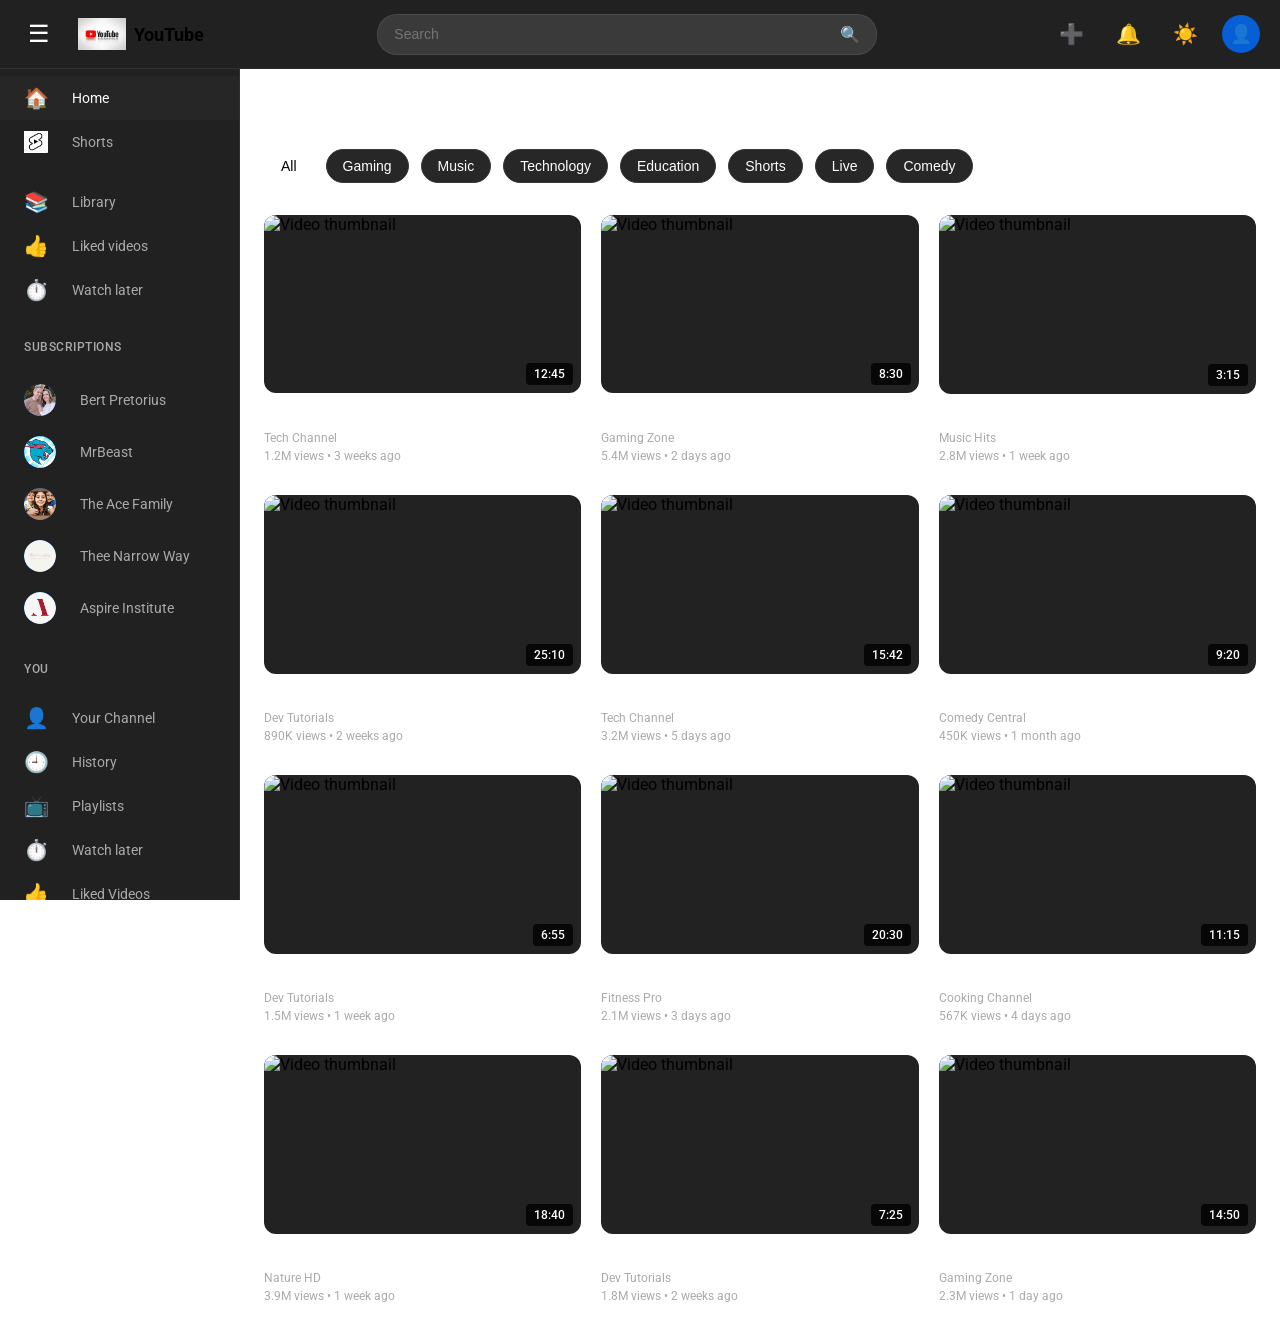
==== index.html @ aecec101 "created a clone of youtube" ====
<!doctype html>
<html lang="en">
  <head>
    <meta charset="UTF-8" />
    <meta name="viewport" content="width=device-width, initial-scale=1.0" />
    <title>YouTube Clone</title>
    <link rel="stylesheet" href="style.css" />
    <link rel="icon" href="assets/YOUTUBE FAVICON.jfif" type="image/jpeg" />
    <link
      href="https://fonts.googleapis.com/css2?family=Roboto:wght@400;500;700&display=swap"
      rel="stylesheet"
    />
  </head>
  <body>
    <!-- Navbar -->
    <header class="navbar">
      <div class="navbar-left">
        <button class="menu-btn">☰</button>
        <div class="logo">
          <img src="assets/YOUTUBE LOGO.jfif" alt="YouTube" />
          <span>YouTube</span>
        </div>
      </div>

      <div class="search-container">
        <input type="text" class="search-bar" placeholder="Search" />
        <button class="search-btn">🔍</button>
      </div>

      <div class="navbar-right">
        <button class="icon-btn">➕</button>
        <button class="icon-btn">🔔</button>
        <button class="icon-btn theme-toggle" title="Toggle dark/light mode">
          🌙
        </button>
        <button class="icon-btn profile-btn">👤</button>
      </div>
    </header>

    <!-- Sidebar -->
    <aside class="sidebar">
      <div class="sidebar-section">
        <a href="https://www.youtube.com/" class="sidebar-item active">
          <span class="icon">🏠</span>
          <span class="label">Home</span>
        </a>
        <a href="https://www.youtube.com/shorts/" class="sidebar-item">
          <span class="icon"
            ><img src="assets/shorts icon.png" alt="Shorts"
          /></span>
          <span class="label">Shorts</span>
        </a>
      </div>

      <div class="sidebar-divider"></div>

      <div class="sidebar-section">
        <a href="#" class="sidebar-item">
          <span class="icon">📚</span>
          <span class="label">Library</span>
        </a>
        <a href="#" class="sidebar-item">
          <span class="icon">👍</span>
          <span class="label">Liked videos</span>
        </a>
        <a href="#" class="sidebar-item">
          <span class="icon">⏱️</span>
          <span class="label">Watch later</span>
        </a>
      </div>

      <div class="sidebar-divider"></div>

      <div class="sidebar-section">
        <h3 class="sidebar-title">Subscriptions</h3>
        <a href="https://www.youtube.com/@BertPretorius" class="sidebar-item">
          <span class="channel-icon">
            <img src="assets/BertPretoruisIcon.jpg" alt="Bert Pretorius" />
          </span>
          <span class="label">Bert Pretorius</span>
        </a>
        <a href="https://www.youtube.com/@MrBeast" class="sidebar-item">
          <span class="channel-icon">
            <img src="assets/MrBeastIcon.jpg" alt="MrBeast" />
          </span>
          <span class="label">MrBeast</span>
        </a>
        <a href="https://www.youtube.com/@TheACEFamily" class="sidebar-item">
          <span class="channel-icon">
            <img src="assets/AceFamilyIcon.jpg" alt="The Ace Family" />
          </span>
          <span class="label">The Ace Family</span>
        </a>
        <a
          href="https://www.youtube.com/@Thee_Narrow_Wayy"
          class="sidebar-item"
        >
          <span class="channel-icon">
            <img src="assets/TheeNarrowWayIcon.jpg" alt="Thee Narrow Way" />
          </span>
          <span class="label">Thee Narrow Way</span>
        </a>
        <a
          href="https://www.youtube.com/@AspireInstitute22"
          class="sidebar-item"
        >
          <span class="channel-icon">
            <img src="assets/AspireInstituteIcon.jpg" alt="Aspire Institute" />
          </span>
          <span class="label">Aspire Institute</span>
        </a>
      </div>

      <div class="sidebar-divider"></div>

      <div class="sidebar-section">
        <h3 class="sidebar-title">You</h3>
        <a href="#" class="sidebar-item">
          <span class="icon">👤</span>
          <span class="label">Your Channel</span>
        </a>
        <a href="#" class="sidebar-item">
          <span class="icon">🕘</span>
          <span class="label">History</span>
        </a>
        <a href="#" class="sidebar-item">
          <span class="icon">📺</span>
          <span class="label">Playlists</span>
        </a>
        <a href="#" class="sidebar-item">
          <span class="icon">⏱️</span>
          <span class="label">Watch later</span>
        </a>
        <a href="#" class="sidebar-item">
          <span class="icon">👍</span>
          <span class="label">Liked Videos</span>
        </a>
        <a href="#" class="sidebar-item">
          <span class="icon">🎥</span>
          <span class="label">Your Videos</span>
        </a>
        <a href="#" class="sidebar-item">
          <span class="icon">⬇️</span>
          <span class="label">Downloads</span>
        </a>
      </div>
    </aside>

    <!-- Main Content -->
    <main class="main-content">
      <!-- Filter Bar -->
      <div class="filter-bar">
        <button class="filter-btn active">All</button>
        <button class="filter-btn">Gaming</button>
        <button class="filter-btn">Music</button>
        <button class="filter-btn">Technology</button>
        <button class="filter-btn">Education</button>
        <button class="filter-btn">Shorts</button>
        <button class="filter-btn">Live</button>
        <button class="filter-btn">Comedy</button>
      </div>

      <!-- Video Grid -->
      <div class="video-grid">
        <!-- Video Card 1 -->
        <div class="video-card">
          <div class="video-thumbnail">
            <img
              src="https://via.placeholder.com/320x180?text=Video+1"
              alt="Video thumbnail"
            />
            <span class="video-duration">12:45</span>
          </div>
          <div class="video-info">
            <h3 class="video-title">Getting Started with Web Development</h3>
            <p class="video-channel">Tech Channel</p>
            <p class="video-stats">1.2M views • 3 weeks ago</p>
          </div>
        </div>

        <!-- Video Card 2 -->
        <div class="video-card">
          <div class="video-thumbnail">
            <img
              src="https://via.placeholder.com/320x180?text=Video+2"
              alt="Video thumbnail"
            />
            <span class="video-duration">8:30</span>
          </div>
          <div class="video-info">
            <h3 class="video-title">Epic Gaming Moments Compilation 2024</h3>
            <p class="video-channel">Gaming Zone</p>
            <p class="video-stats">5.4M views • 2 days ago</p>
          </div>
        </div>

        <!-- Video Card 3 -->
        <div class="video-card">
          <div class="video-thumbnail">
            <img
              src="https://via.placeholder.com/320x180?text=Video+3"
              alt="Video thumbnail"
            />
            <span class="video-duration">3:15</span>
          </div>
          <div class="video-info">
            <h3 class="video-title">Top 10 Trending Songs This Week</h3>
            <p class="video-channel">Music Hits</p>
            <p class="video-stats">2.8M views • 1 week ago</p>
          </div>
        </div>

        <!-- Video Card 4 -->
        <div class="video-card">
          <div class="video-thumbnail">
            <img
              src="https://via.placeholder.com/320x180?text=Video+4"
              alt="Video thumbnail"
            />
            <span class="video-duration">25:10</span>
          </div>
          <div class="video-info">
            <h3 class="video-title">
              JavaScript Fundamentals - Complete Guide
            </h3>
            <p class="video-channel">Dev Tutorials</p>
            <p class="video-stats">890K views • 2 weeks ago</p>
          </div>
        </div>

        <!-- Video Card 5 -->
        <div class="video-card">
          <div class="video-thumbnail">
            <img
              src="https://via.placeholder.com/320x180?text=Video+5"
              alt="Video thumbnail"
            />
            <span class="video-duration">15:42</span>
          </div>
          <div class="video-info">
            <h3 class="video-title">AI Revolution: What's Next?</h3>
            <p class="video-channel">Tech Channel</p>
            <p class="video-stats">3.2M views • 5 days ago</p>
          </div>
        </div>

        <!-- Video Card 6 -->
        <div class="video-card">
          <div class="video-thumbnail">
            <img
              src="https://via.placeholder.com/320x180?text=Video+6"
              alt="Video thumbnail"
            />
            <span class="video-duration">9:20</span>
          </div>
          <div class="video-info">
            <h3 class="video-title">
              Stand-up Comedy Night - Hilarious Moments
            </h3>
            <p class="video-channel">Comedy Central</p>
            <p class="video-stats">450K views • 1 month ago</p>
          </div>
        </div>

        <!-- Video Card 7 -->
        <div class="video-card">
          <div class="video-thumbnail">
            <img
              src="https://via.placeholder.com/320x180?text=Video+7"
              alt="Video thumbnail"
            />
            <span class="video-duration">6:55</span>
          </div>
          <div class="video-info">
            <h3 class="video-title">CSS Tips and Tricks for Modern Design</h3>
            <p class="video-channel">Dev Tutorials</p>
            <p class="video-stats">1.5M views • 1 week ago</p>
          </div>
        </div>

        <!-- Video Card 8 -->
        <div class="video-card">
          <div class="video-thumbnail">
            <img
              src="https://via.placeholder.com/320x180?text=Video+8"
              alt="Video thumbnail"
            />
            <span class="video-duration">20:30</span>
          </div>
          <div class="video-info">
            <h3 class="video-title">
              Fitness Challenge - 30 Day Transformation
            </h3>
            <p class="video-channel">Fitness Pro</p>
            <p class="video-stats">2.1M views • 3 days ago</p>
          </div>
        </div>

        <!-- Video Card 9 -->
        <div class="video-card">
          <div class="video-thumbnail">
            <img
              src="https://via.placeholder.com/320x180?text=Video+9"
              alt="Video thumbnail"
            />
            <span class="video-duration">11:15</span>
          </div>
          <div class="video-info">
            <h3 class="video-title">Cooking Masterclass - Italian Pasta</h3>
            <p class="video-channel">Cooking Channel</p>
            <p class="video-stats">567K views • 4 days ago</p>
          </div>
        </div>

        <!-- Video Card 10 -->
        <div class="video-card">
          <div class="video-thumbnail">
            <img
              src="https://via.placeholder.com/320x180?text=Video+10"
              alt="Video thumbnail"
            />
            <span class="video-duration">18:40</span>
          </div>
          <div class="video-info">
            <h3 class="video-title">Nature Documentary - Amazon Rainforest</h3>
            <p class="video-channel">Nature HD</p>
            <p class="video-stats">3.9M views • 1 week ago</p>
          </div>
        </div>

        <!-- Video Card 11 -->
        <div class="video-card">
          <div class="video-thumbnail">
            <img
              src="https://via.placeholder.com/320x180?text=Video+11"
              alt="Video thumbnail"
            />
            <span class="video-duration">7:25</span>
          </div>
          <div class="video-info">
            <h3 class="video-title">React Hooks Explained in 10 Minutes</h3>
            <p class="video-channel">Dev Tutorials</p>
            <p class="video-stats">1.8M views • 2 weeks ago</p>
          </div>
        </div>

        <!-- Video Card 12 -->
        <div class="video-card">
          <div class="video-thumbnail">
            <img
              src="https://via.placeholder.com/320x180?text=Video+12"
              alt="Video thumbnail"
            />
            <span class="video-duration">14:50</span>
          </div>
          <div class="video-info">
            <h3 class="video-title">Latest Gaming News and Updates</h3>
            <p class="video-channel">Gaming Zone</p>
            <p class="video-stats">2.3M views • 1 day ago</p>
          </div>
        </div>
      </div>
    </main>

    <!-- Video Modal -->
    <div class="video-modal" id="videoModal">
      <div class="modal-overlay"></div>
      <div class="modal-content">
        <button class="modal-close">✕</button>
        <div class="modal-player">
          <img id="modalThumbnail" src="" alt="Video thumbnail" />
          <div class="modal-play-btn">▶</div>
        </div>
        <div class="modal-info">
          <h2 id="modalTitle">Video Title</h2>
          <p id="modalChannel" class="modal-channel">Channel Name</p>
          <p id="modalStats" class="modal-stats">Views • Time</p>
          <div class="modal-actions">
            <button class="action-btn">👍 Like</button>
            <button class="action-btn">💾 Save</button>
            <button class="action-btn">📤 Share</button>
            <button class="action-btn">⚙️ More</button>
          </div>
          <p class="modal-description">
            This is a sample YouTube video description. Click the video to watch
            it in action!
          </p>
        </div>
      </div>
    </div>

    <!-- JavaScript -->
    <script src="script.js"></script>
  </body>
</html>
---- style.css ----
* {
  margin: 0;
  padding: 0;
  box-sizing: border-box;
}

body {
  font-family: "Roboto", sans-serif;
  background-color: #ffffff;
  color: #000000;
  display: flex;
  flex-direction: column;
  min-height: 100vh;
}

/* ===== NAVBAR ===== */
.navbar {
  background-color: #212121;
  padding: 12px 20px;
  display: flex;
  align-items: center;
  justify-content: space-between;
  position: sticky;
  top: 0;
  z-index: 1000;
  border-bottom: 1px solid #303030;
}

.navbar-left {
  display: flex;
  align-items: center;
  gap: 20px;
  flex: 0 0 auto;
}

.menu-btn {
  background: none;
  border: none;
  color: #ffffff;
  font-size: 24px;
  cursor: pointer;
  padding: 8px;
  border-radius: 50%;
  transition: background-color 0.3s ease;
}

.menu-btn:hover {
  background-color: #3a3a3a;
}

.logo {
  display: flex;
  align-items: center;
  gap: 8px;
  cursor: pointer;
  font-size: 18px;
  font-weight: 700;
  white-space: nowrap;
}

.logo img {
  height: 32px;
  width: auto;
}

.search-container {
  display: flex;
  flex: 1;
  max-width: 500px;
  margin: 0 20px;
}

.search-bar {
  background-color: #3a3a3a;
  border: 1px solid #4a4a4a;
  border-right: none;
  color: #ffffff;
  padding: 10px 16px;
  border-radius: 20px 0 0 20px;
  width: 100%;
  font-size: 14px;
  transition: border-color 0.3s ease;
}

.search-bar:focus {
  outline: none;
  border-color: #065fd4;
}

.search-btn {
  background-color: #3a3a3a;
  border: 1px solid #4a4a4a;
  border-left: none;
  color: #ffffff;
  padding: 10px 16px;
  border-radius: 0 20px 20px 0;
  cursor: pointer;
  font-size: 16px;
  transition: background-color 0.3s ease;
}

.search-btn:hover {
  background-color: #4a4a4a;
}

.navbar-right {
  display: flex;
  align-items: center;
  gap: 16px;
  flex: 0 0 auto;
}

.icon-btn {
  background: none;
  border: none;
  color: #ffffff;
  font-size: 20px;
  cursor: pointer;
  padding: 8px;
  border-radius: 50%;
  transition: background-color 0.3s ease;
}

.icon-btn:hover {
  background-color: #3a3a3a;
}

.profile-btn {
  background-color: #065fd4;
  font-size: 18px;
}

.profile-btn:hover {
  background-color: #0a4a9e;
}

/* ===== SIDEBAR ===== */
.sidebar {
  width: 240px;
  background-color: #212121;
  position: fixed;
  left: 0;
  top: 56px;
  height: calc(100vh - 56px);
  overflow-y: auto;
  border-right: 1px solid #303030;
  padding: 12px 0;
}

.sidebar-section {
  padding: 8px 0;
}

.sidebar-title {
  padding: 12px 24px;
  font-size: 12px;
  font-weight: 500;
  color: #aaaaaa;
  text-transform: uppercase;
  letter-spacing: 0.5px;
  margin-bottom: 8px;
}

.sidebar-item {
  display: flex;
  align-items: center;
  gap: 24px;
  padding: 10px 24px;
  text-decoration: none;
  color: #aaaaaa;
  transition: all 0.3s ease;
  font-size: 14px;
}

.sidebar-item:hover {
  color: #ffffff;
  background-color: #3a3a3a;
}

.sidebar-item.active {
  color: #ffffff;
  background-color: #262626;
}

.sidebar-item .icon {
  font-size: 20px;
  width: 24px;
}

.sidebar-item .icon img {
  display: block;
  width: 24px;
  height: 24px;
  object-fit: contain;
}

.sidebar-item .channel-icon {
  width: 32px;
  height: 32px;
  border-radius: 50%;
  background-color: #065fd4;
  display: flex;
  align-items: center;
  justify-content: center;
  font-size: 14px;
  font-weight: 700;
  flex-shrink: 0;
  overflow: hidden;
}

.sidebar-item .channel-icon img {
  width: 100%;
  height: 100%;
  object-fit: cover;
  display: block;
  border-radius: 50%;
}

/* ===== MAIN CONTENT ===== */
.main-content {
  margin-left: 240px;
  padding: 24px;
  margin-top: 56px;
  flex: 1;
  overflow-y: auto;
}

/* ===== FILTER BAR ===== */
.filter-bar {
  display: flex;
  gap: 12px;
  margin-bottom: 24px;
  overflow-x: auto;
  padding-bottom: 8px;
  scroll-behavior: smooth;
}

.filter-bar::-webkit-scrollbar {
  height: 8px;
}

.filter-bar::-webkit-scrollbar-track {
  background: #1a1a1a;
}

.filter-bar::-webkit-scrollbar-thumb {
  background: #4a4a4a;
  border-radius: 4px;
}

.filter-btn {
  background-color: #272727;
  border: 1px solid #3a3a3a;
  color: #ffffff;
  padding: 8px 16px;
  border-radius: 20px;
  cursor: pointer;
  font-size: 14px;
  white-space: nowrap;
  transition: all 0.3s ease;
  font-weight: 500;
}

.filter-btn:hover {
  background-color: #3a3a3a;
}

.filter-btn.active {
  background-color: #ffffff;
  color: #000000;
  border-color: #ffffff;
}

/* ===== VIDEO GRID ===== */
.video-grid {
  display: grid;
  grid-template-columns: repeat(auto-fill, minmax(320px, 1fr));
  gap: 20px;
  grid-auto-rows: auto;
}

/* ===== VIDEO CARD ===== */
.video-card {
  cursor: pointer;
  transition: all 0.3s ease;
  text-decoration: none;
  color: inherit;
}

.video-card:hover {
  transform: scale(1.02);
}

.video-card:hover .video-thumbnail {
  filter: brightness(0.8);
}

.video-thumbnail {
  position: relative;
  width: 100%;
  padding-top: 56.25%;
  background-color: #222222;
  border-radius: 12px;
  overflow: hidden;
  transition: filter 0.3s ease;
}

.video-thumbnail img {
  position: absolute;
  top: 0;
  left: 0;
  width: 100%;
  height: 100%;
  object-fit: cover;
}

.video-duration {
  position: absolute;
  bottom: 8px;
  right: 8px;
  background-color: rgba(0, 0, 0, 0.8);
  color: #ffffff;
  padding: 4px 8px;
  border-radius: 4px;
  font-size: 12px;
  font-weight: 500;
}

.video-info {
  padding: 12px 0;
}

.video-title {
  font-size: 14px;
  font-weight: 500;
  line-height: 1.4;
  margin-bottom: 6px;
  color: #ffffff;
  display: -webkit-box;
  -webkit-line-clamp: 2;
  -webkit-box-orient: vertical;
  overflow: hidden;
}

.video-channel {
  font-size: 12px;
  color: #aaaaaa;
  margin-bottom: 4px;
}

.video-stats {
  font-size: 12px;
  color: #aaaaaa;
}

/* ===== SCROLLBAR STYLING ===== */
::-webkit-scrollbar {
  width: 12px;
}

::-webkit-scrollbar-track {
  background: #1a1a1a;
}

::-webkit-scrollbar-thumb {
  background: #4a4a4a;
  border-radius: 6px;
}

::-webkit-scrollbar-thumb:hover {
  background: #5a5a5a;
}

/* ===== RESPONSIVE DESIGN ===== */

/* Tablet */
@media (max-width: 1280px) {
  .video-grid {
    grid-template-columns: repeat(auto-fill, minmax(280px, 1fr));
  }
}

@media (max-width: 1024px) {
  .sidebar {
    width: 180px;
  }

  .main-content {
    margin-left: 180px;
    padding: 16px;
  }

  .sidebar-item {
    gap: 16px;
    padding: 10px 16px;
  }

  .sidebar-title {
    padding: 8px 16px;
  }

  .video-grid {
    grid-template-columns: repeat(auto-fill, minmax(260px, 1fr));
    gap: 16px;
  }
}

/* Mobile */
@media (max-width: 768px) {
  .navbar {
    padding: 8px 12px;
  }

  .search-container {
    max-width: 200px;
    margin: 0 12px;
  }

  .search-bar,
  .search-btn {
    padding: 8px 12px;
    font-size: 12px;
  }

  .sidebar {
    width: 240px;
    transform: translateX(-240px);
    transition: transform 0.3s ease;
    z-index: 900;
    box-shadow: 2px 0 8px rgba(0, 0, 0, 0.3);
  }

  .sidebar.active {
    transform: translateX(0);
  }

  .main-content {
    margin-left: 0;
    padding: 12px;
  }

  .video-grid {
    grid-template-columns: repeat(auto-fill, minmax(200px, 1fr));
    gap: 12px;
  }

  .navbar-right {
    gap: 8px;
  }

  .logo span {
    display: none;
  }
}

@media (max-width: 480px) {
  .navbar-left {
    gap: 12px;
  }

  .search-container {
    max-width: 140px;
  }

  .filter-bar {
    gap: 8px;
  }

  .filter-btn {
    padding: 6px 12px;
    font-size: 12px;
  }

  .video-grid {
    grid-template-columns: repeat(auto-fill, minmax(150px, 1fr));
    gap: 8px;
  }

  .video-title {
    font-size: 12px;
  }

  .video-channel,
  .video-stats {
    font-size: 11px;
  }
}

/* ===== LIGHT MODE THEME ===== */
body[data-theme="light"] {
  background-color: #ffffff;
  color: #030303;
}

body[data-theme="light"] .navbar {
  background-color: #f9f9f9;
  border-bottom-color: #e0e0e0;
}

body[data-theme="light"] .sidebar {
  background-color: #f9f9f9;
  border-right-color: #e0e0e0;
}

body[data-theme="light"] .sidebar-item {
  color: #666666;
}

body[data-theme="light"] .sidebar-item:hover {
  color: #030303;
  background-color: #e8e8e8;
}

body[data-theme="light"] .sidebar-item.active {
  color: #030303;
  background-color: #e8e8e8;
}

body[data-theme="light"] .sidebar-divider {
  background-color: #e0e0e0;
}

body[data-theme="light"] .main-content {
  background-color: #ffffff;
}

body[data-theme="light"] .search-bar {
  background-color: #f0f0f0;
  border-color: #e0e0e0;
  color: #030303;
}

body[data-theme="light"] .search-bar:focus {
  border-color: #065fd4;
}

body[data-theme="light"] .search-btn {
  background-color: #f0f0f0;
  border-color: #e0e0e0;
  color: #030303;
}

body[data-theme="light"] .search-btn:hover {
  background-color: #e8e8e8;
}

body[data-theme="light"] .menu-btn:hover {
  background-color: #e8e8e8;
}

body[data-theme="light"] .icon-btn:hover {
  background-color: #e8e8e8;
}

body[data-theme="light"] .filter-btn {
  background-color: #f0f0f0;
  border-color: #e0e0e0;
  color: #030303;
}

body[data-theme="light"] .filter-btn:hover {
  background-color: #e8e8e8;
}

body[data-theme="light"] .filter-btn.active {
  background-color: #030303;
  color: #ffffff;
  border-color: #030303;
}

body[data-theme="light"] .video-thumbnail {
  background-color: #e8e8e8;
}

body[data-theme="light"] .video-title {
  color: #030303;
}

body[data-theme="light"] .video-channel,
body[data-theme="light"] .video-stats {
  color: #666666;
}

body[data-theme="light"] .filter-bar::-webkit-scrollbar-track {
  background: #f0f0f0;
}

body[data-theme="light"] .filter-bar::-webkit-scrollbar-thumb {
  background: #d0d0d0;
}

body[data-theme="light"] ::-webkit-scrollbar-track {
  background: #f0f0f0;
}

body[data-theme="light"] ::-webkit-scrollbar-thumb {
  background: #d0d0d0;
}

body[data-theme="light"] ::-webkit-scrollbar-thumb:hover {
  background: #c0c0c0;
}

/* ===== VIDEO HOVER PREVIEW ===== */
.video-card {
  position: relative;
}

.video-preview-overlay {
  position: absolute;
  bottom: 0;
  left: 0;
  right: 0;
  background: linear-gradient(to top, rgba(0, 0, 0, 0.8), transparent);
  padding: 16px;
  color: #ffffff;
  opacity: 0;
  transition: opacity 0.3s ease;
  pointer-events: none;
  border-radius: 12px;
}

.video-card:hover .video-preview-overlay {
  opacity: 1;
}

.video-preview-overlay .preview-title {
  font-size: 12px;
  font-weight: 600;
  margin-bottom: 4px;
  line-height: 1.3;
  max-height: 36px;
  overflow: hidden;
  display: -webkit-box;
  -webkit-line-clamp: 2;
  -webkit-box-orient: vertical;
}

.video-preview-overlay .preview-channel {
  font-size: 11px;
  color: #aaaaaa;
  margin-bottom: 6px;
}

.video-preview-overlay .preview-actions {
  display: flex;
  gap: 8px;
  margin-top: 8px;
}

.video-preview-overlay .preview-btn {
  background-color: rgba(255, 255, 255, 0.2);
  border: 1px solid rgba(255, 255, 255, 0.3);
  color: #ffffff;
  padding: 4px 8px;
  border-radius: 4px;
  font-size: 11px;
  cursor: pointer;
  transition: background-color 0.2s ease;
}

.video-preview-overlay .preview-btn:hover {
  background-color: rgba(255, 255, 255, 0.4);
}
/* ===== VIDEO MODAL ===== */
.video-modal {
  display: none;
  position: fixed;
  top: 0;
  left: 0;
  right: 0;
  bottom: 0;
  z-index: 2000;
}

.video-modal.active {
  display: flex;
  align-items: center;
  justify-content: center;
}

.modal-overlay {
  position: absolute;
  top: 0;
  left: 0;
  right: 0;
  bottom: 0;
  background-color: rgba(0, 0, 0, 0.7);
  backdrop-filter: blur(5px);
}

.modal-content {
  position: relative;
  background-color: #212121;
  border-radius: 12px;
  max-width: 900px;
  width: 90%;
  max-height: 90vh;
  overflow-y: auto;
  box-shadow: 0 4px 20px rgba(0, 0, 0, 0.5);
}

.modal-close {
  position: absolute;
  top: 16px;
  right: 16px;
  background-color: rgba(255, 255, 255, 0.2);
  border: none;
  color: #ffffff;
  font-size: 24px;
  width: 40px;
  height: 40px;
  border-radius: 50%;
  cursor: pointer;
  transition: background-color 0.3s ease;
  z-index: 10;
}

.modal-close:hover {
  background-color: rgba(255, 255, 255, 0.3);
}

.modal-player {
  position: relative;
  width: 100%;
  padding-top: 56.25%;
  background-color: #000000;
  overflow: hidden;
}

.modal-player img {
  position: absolute;
  top: 0;
  left: 0;
  width: 100%;
  height: 100%;
  object-fit: cover;
}

.modal-play-btn {
  position: absolute;
  top: 50%;
  left: 50%;
  transform: translate(-50%, -50%);
  width: 80px;
  height: 80px;
  background-color: rgba(255, 0, 0, 0.8);
  border-radius: 50%;
  display: flex;
  align-items: center;
  justify-content: center;
  font-size: 36px;
  color: #ffffff;
  cursor: pointer;
  transition: all 0.3s ease;
  z-index: 5;
}

.modal-play-btn:hover {
  background-color: rgba(255, 0, 0, 1);
  transform: translate(-50%, -50%) scale(1.1);
}

.modal-info {
  padding: 24px;
  color: #ffffff;
}

.modal-info h2 {
  font-size: 24px;
  margin-bottom: 12px;
  color: #ffffff;
}

.modal-channel {
  font-size: 14px;
  color: #aaaaaa;
  margin-bottom: 8px;
}

.modal-stats {
  font-size: 14px;
  color: #aaaaaa;
  margin-bottom: 16px;
}

.modal-actions {
  display: flex;
  gap: 12px;
  margin-bottom: 16px;
  flex-wrap: wrap;
}

.action-btn {
  background-color: #272727;
  border: 1px solid #3a3a3a;
  color: #ffffff;
  padding: 10px 16px;
  border-radius: 6px;
  cursor: pointer;
  font-size: 14px;
  transition: background-color 0.3s ease;
}

.action-btn:hover {
  background-color: #3a3a3a;
}

.modal-description {
  font-size: 14px;
  color: #aaaaaa;
  line-height: 1.5;
}

/* Light mode modal */
body[data-theme="light"] .modal-content {
  background-color: #f9f9f9;
  color: #030303;
}

body[data-theme="light"] .modal-info h2 {
  color: #030303;
}

body[data-theme="light"] .modal-channel,
body[data-theme="light"] .modal-stats,
body[data-theme="light"] .modal-description {
  color: #666666;
}

body[data-theme="light"] .action-btn {
  background-color: #f0f0f0;
  border-color: #e0e0e0;
  color: #030303;
}

body[data-theme="light"] .action-btn:hover {
  background-color: #e8e8e8;
}
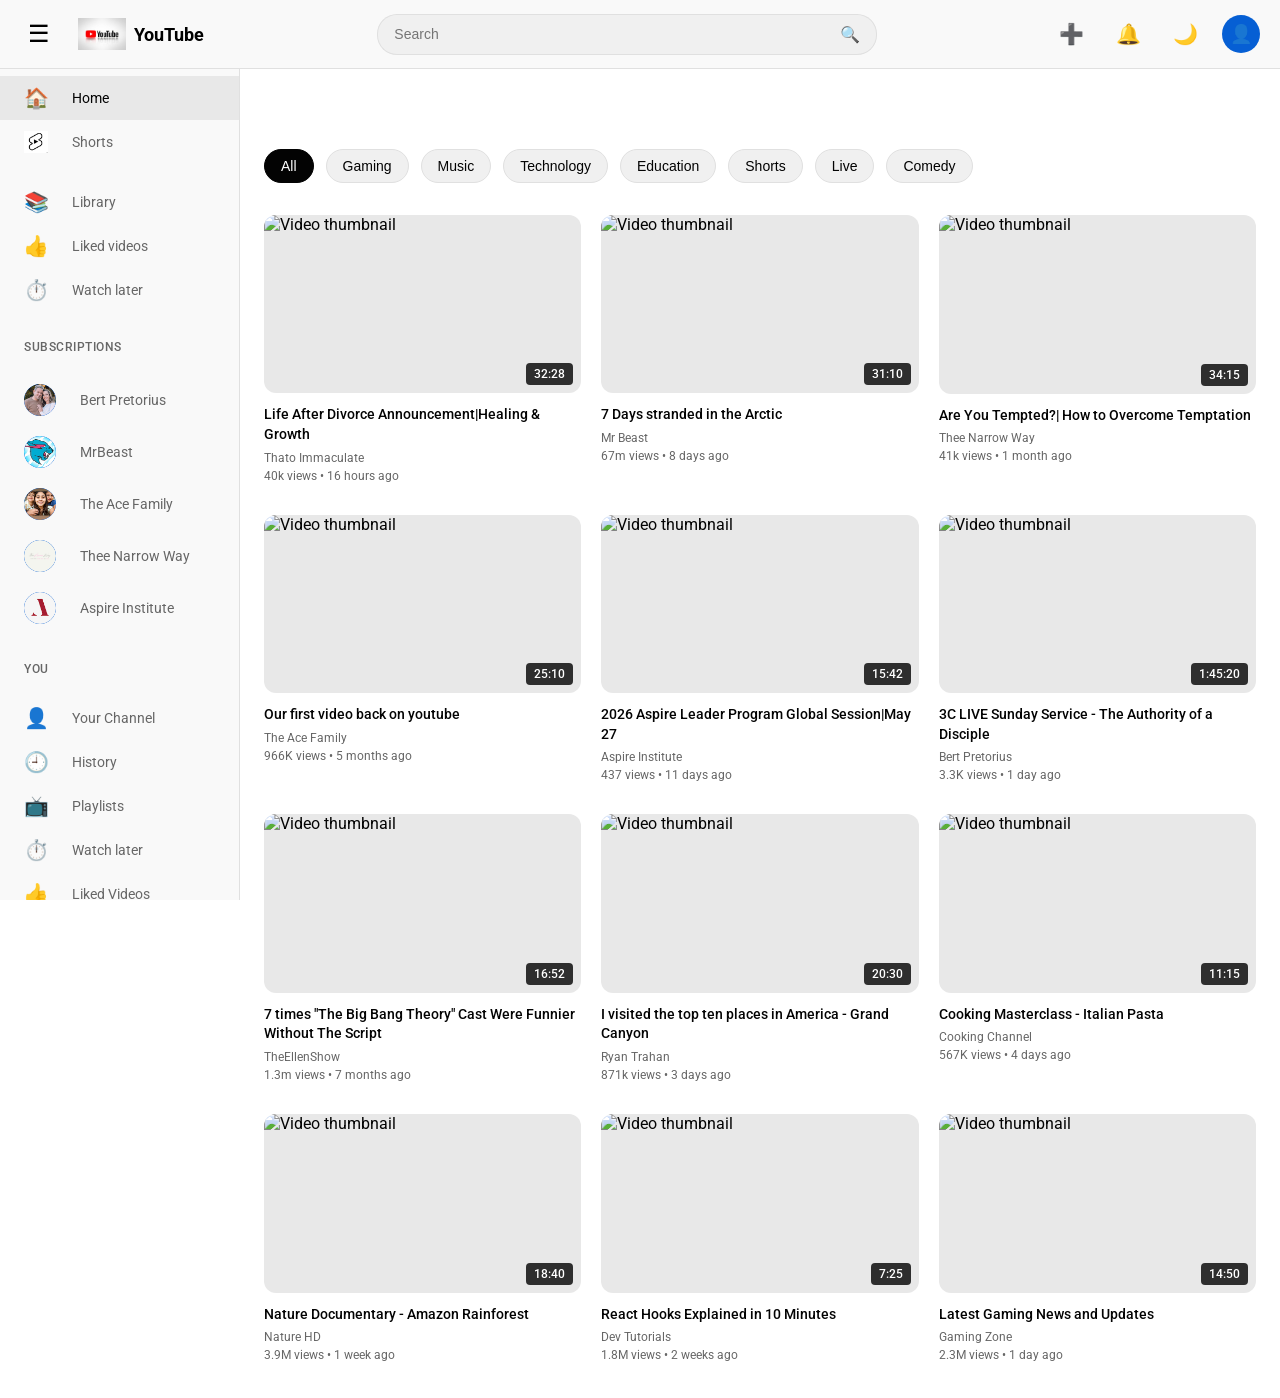
==== commit 2cb5fd87: "added video cards layout and gitignore" ====
--- a/index.html
+++ b/index.html
@@ -163,34 +163,36 @@
       <!-- Video Grid -->
       <div class="video-grid">
         <!-- Video Card 1 -->
-        <div class="video-card">
-          <div class="video-thumbnail">
-            <img
-              src="https://via.placeholder.com/320x180?text=Video+1"
-              alt="Video thumbnail"
-            />
-            <span class="video-duration">12:45</span>
-          </div>
-          <div class="video-info">
-            <h3 class="video-title">Getting Started with Web Development</h3>
-            <p class="video-channel">Tech Channel</p>
-            <p class="video-stats">1.2M views • 3 weeks ago</p>
+        <div class="video-card" data-video-id="PweBDQ8uAz8">
+          <div class="video-thumbnail">
+            <img
+              src="https://img.youtube.com/vi/PweBDQ8uAz8/hqdefault.jpg"
+              alt="Video thumbnail"
+            />
+            <span class="video-duration">32:28</span>
+          </div>
+          <div class="video-info">
+            <h3 class="video-title">
+              Life After Divorce Announcement|Healing & Growth
+            </h3>
+            <p class="video-channel">Thato Immaculate</p>
+            <p class="video-stats">40k views • 16 hours ago</p>
           </div>
         </div>
 
         <!-- Video Card 2 -->
-        <div class="video-card">
-          <div class="video-thumbnail">
-            <img
-              src="https://via.placeholder.com/320x180?text=Video+2"
-              alt="Video thumbnail"
-            />
-            <span class="video-duration">8:30</span>
-          </div>
-          <div class="video-info">
-            <h3 class="video-title">Epic Gaming Moments Compilation 2024</h3>
-            <p class="video-channel">Gaming Zone</p>
-            <p class="video-stats">5.4M views • 2 days ago</p>
+        <div class="video-card" data-video-id="GpQSUjNsNm0">
+          <div class="video-thumbnail">
+            <img
+              src="https://img.youtube.com/vi/GpQSUjNsNm0/hqdefault.jpg"
+              alt="Video thumbnail"
+            />
+            <span class="video-duration">31:10</span>
+          </div>
+          <div class="video-info">
+            <h3 class="video-title">7 Days stranded in the Arctic</h3>
+            <p class="video-channel">Mr Beast</p>
+            <p class="video-stats">67m views • 8 days ago</p>
           </div>
         </div>
 
@@ -198,15 +200,17 @@
         <div class="video-card">
           <div class="video-thumbnail">
             <img
-              src="https://via.placeholder.com/320x180?text=Video+3"
-              alt="Video thumbnail"
-            />
-            <span class="video-duration">3:15</span>
-          </div>
-          <div class="video-info">
-            <h3 class="video-title">Top 10 Trending Songs This Week</h3>
-            <p class="video-channel">Music Hits</p>
-            <p class="video-stats">2.8M views • 1 week ago</p>
+              src="https://img.youtube.com/vi/yRr_YbdzwGw/hqdefault.jpg"
+              alt="Video thumbnail"
+            />
+            <span class="video-duration">34:15</span>
+          </div>
+          <div class="video-info">
+            <h3 class="video-title">
+              Are You Tempted?| How to Overcome Temptation
+            </h3>
+            <p class="video-channel">Thee Narrow Way</p>
+            <p class="video-stats">41k views • 1 month ago</p>
           </div>
         </div>
 
@@ -214,17 +218,15 @@
         <div class="video-card">
           <div class="video-thumbnail">
             <img
-              src="https://via.placeholder.com/320x180?text=Video+4"
+              src="https://img.youtube.com/vi/TXeje0ZDrAs/hqdefault.jpg"
               alt="Video thumbnail"
             />
             <span class="video-duration">25:10</span>
           </div>
           <div class="video-info">
-            <h3 class="video-title">
-              JavaScript Fundamentals - Complete Guide
-            </h3>
-            <p class="video-channel">Dev Tutorials</p>
-            <p class="video-stats">890K views • 2 weeks ago</p>
+            <h3 class="video-title">Our first video back on youtube</h3>
+            <p class="video-channel">The Ace Family</p>
+            <p class="video-stats">966K views • 5 months ago</p>
           </div>
         </div>
 
@@ -232,15 +234,17 @@
         <div class="video-card">
           <div class="video-thumbnail">
             <img
-              src="https://via.placeholder.com/320x180?text=Video+5"
+              src="https://img.youtube.com/vi/_vX8UU3rPjs/hqdefault.jpg"
               alt="Video thumbnail"
             />
             <span class="video-duration">15:42</span>
           </div>
           <div class="video-info">
-            <h3 class="video-title">AI Revolution: What's Next?</h3>
-            <p class="video-channel">Tech Channel</p>
-            <p class="video-stats">3.2M views • 5 days ago</p>
+            <h3 class="video-title">
+              2026 Aspire Leader Program Global Session|May 27
+            </h3>
+            <p class="video-channel">Aspire Institute</p>
+            <p class="video-stats">437 views • 11 days ago</p>
           </div>
         </div>
 
@@ -248,17 +252,17 @@
         <div class="video-card">
           <div class="video-thumbnail">
             <img
-              src="https://via.placeholder.com/320x180?text=Video+6"
-              alt="Video thumbnail"
-            />
-            <span class="video-duration">9:20</span>
-          </div>
-          <div class="video-info">
-            <h3 class="video-title">
-              Stand-up Comedy Night - Hilarious Moments
-            </h3>
-            <p class="video-channel">Comedy Central</p>
-            <p class="video-stats">450K views • 1 month ago</p>
+              src="https://img.youtube.com/vi/YD19vlXApV0/hqdefault.jpg"
+              alt="Video thumbnail"
+            />
+            <span class="video-duration">1:45:20</span>
+          </div>
+          <div class="video-info">
+            <h3 class="video-title">
+              3C LIVE Sunday Service - The Authority of a Disciple
+            </h3>
+            <p class="video-channel">Bert Pretorius</p>
+            <p class="video-stats">3.3K views • 1 day ago</p>
           </div>
         </div>
 
@@ -266,15 +270,17 @@
         <div class="video-card">
           <div class="video-thumbnail">
             <img
-              src="https://via.placeholder.com/320x180?text=Video+7"
-              alt="Video thumbnail"
-            />
-            <span class="video-duration">6:55</span>
-          </div>
-          <div class="video-info">
-            <h3 class="video-title">CSS Tips and Tricks for Modern Design</h3>
-            <p class="video-channel">Dev Tutorials</p>
-            <p class="video-stats">1.5M views • 1 week ago</p>
+              src="https://img.youtube.com/vi/Cg9r0Gz2ns0/hqdefault.jpg"
+              alt="Video thumbnail"
+            />
+            <span class="video-duration">16:52</span>
+          </div>
+          <div class="video-info">
+            <h3 class="video-title">
+              7 times "The Big Bang Theory" Cast Were Funnier Without The Script
+            </h3>
+            <p class="video-channel">TheEllenShow</p>
+            <p class="video-stats">1.3m views • 7 months ago</p>
           </div>
         </div>
 
@@ -282,17 +288,17 @@
         <div class="video-card">
           <div class="video-thumbnail">
             <img
-              src="https://via.placeholder.com/320x180?text=Video+8"
+              src="https://img.youtube.com/vi/ch2BW0eQqwQ/hqdefault.jpg"
               alt="Video thumbnail"
             />
             <span class="video-duration">20:30</span>
           </div>
           <div class="video-info">
             <h3 class="video-title">
-              Fitness Challenge - 30 Day Transformation
-            </h3>
-            <p class="video-channel">Fitness Pro</p>
-            <p class="video-stats">2.1M views • 3 days ago</p>
+              I visited the top ten places in America - Grand Canyon
+            </h3>
+            <p class="video-channel">Ryan Trahan</p>
+            <p class="video-stats">871k views • 3 days ago</p>
           </div>
         </div>
 
@@ -369,6 +375,12 @@
         <button class="modal-close">✕</button>
         <div class="modal-player">
           <img id="modalThumbnail" src="" alt="Video thumbnail" />
+          <video id="modalVideo" muted playsinline></video>
+          <iframe
+            id="modalIframe"
+            allow="autoplay; encrypted-media"
+            allowfullscreen
+          ></iframe>
           <div class="modal-play-btn">▶</div>
         </div>
         <div class="modal-info">
--- a/style.css
+++ b/style.css
@@ -15,7 +15,7 @@
 
 /* ===== NAVBAR ===== */
 .navbar {
-  background-color: #212121;
+  background-color: #ffffff;
   padding: 12px 20px;
   display: flex;
   align-items: center;
@@ -23,7 +23,7 @@
   position: sticky;
   top: 0;
   z-index: 1000;
-  border-bottom: 1px solid #303030;
+  border-bottom: 1px solid #e0e0e0;
 }
 
 .navbar-left {
@@ -36,7 +36,7 @@
 .menu-btn {
   background: none;
   border: none;
-  color: #ffffff;
+  color: #000000;
   font-size: 24px;
   cursor: pointer;
   padding: 8px;
@@ -45,7 +45,7 @@
 }
 
 .menu-btn:hover {
-  background-color: #3a3a3a;
+  background-color: #f0f0f0;
 }
 
 .logo {
@@ -56,6 +56,7 @@
   font-size: 18px;
   font-weight: 700;
   white-space: nowrap;
+  color: #000000;
 }
 
 .logo img {
@@ -71,10 +72,10 @@
 }
 
 .search-bar {
-  background-color: #3a3a3a;
-  border: 1px solid #4a4a4a;
+  background-color: #f4f4f4;
+  border: 1px solid #dcdcdc;
   border-right: none;
-  color: #ffffff;
+  color: #000000;
   padding: 10px 16px;
   border-radius: 20px 0 0 20px;
   width: 100%;
@@ -88,10 +89,10 @@
 }
 
 .search-btn {
-  background-color: #3a3a3a;
-  border: 1px solid #4a4a4a;
+  background-color: #f4f4f4;
+  border: 1px solid #dcdcdc;
   border-left: none;
-  color: #ffffff;
+  color: #000000;
   padding: 10px 16px;
   border-radius: 0 20px 20px 0;
   cursor: pointer;
@@ -100,7 +101,7 @@
 }
 
 .search-btn:hover {
-  background-color: #4a4a4a;
+  background-color: #ededed;
 }
 
 .navbar-right {
@@ -113,7 +114,7 @@
 .icon-btn {
   background: none;
   border: none;
-  color: #ffffff;
+  color: #000000;
   font-size: 20px;
   cursor: pointer;
   padding: 8px;
@@ -122,11 +123,12 @@
 }
 
 .icon-btn:hover {
-  background-color: #3a3a3a;
+  background-color: #f0f0f0;
 }
 
 .profile-btn {
   background-color: #065fd4;
+  color: #ffffff;
   font-size: 18px;
 }
 
@@ -137,13 +139,13 @@
 /* ===== SIDEBAR ===== */
 .sidebar {
   width: 240px;
-  background-color: #212121;
+  background-color: #ffffff;
   position: fixed;
   left: 0;
   top: 56px;
   height: calc(100vh - 56px);
   overflow-y: auto;
-  border-right: 1px solid #303030;
+  border-right: 1px solid #e0e0e0;
   padding: 12px 0;
 }
 
@@ -155,7 +157,7 @@
   padding: 12px 24px;
   font-size: 12px;
   font-weight: 500;
-  color: #aaaaaa;
+  color: #666666;
   text-transform: uppercase;
   letter-spacing: 0.5px;
   margin-bottom: 8px;
@@ -167,19 +169,19 @@
   gap: 24px;
   padding: 10px 24px;
   text-decoration: none;
-  color: #aaaaaa;
+  color: #333333;
   transition: all 0.3s ease;
   font-size: 14px;
 }
 
 .sidebar-item:hover {
-  color: #ffffff;
-  background-color: #3a3a3a;
+  color: #000000;
+  background-color: #f4f4f4;
 }
 
 .sidebar-item.active {
-  color: #ffffff;
-  background-color: #262626;
+  color: #000000;
+  background-color: #e8e8e8;
 }
 
 .sidebar-item .icon {
@@ -484,6 +486,123 @@
   .video-stats {
     font-size: 11px;
   }
+}
+
+/* ===== DARK MODE THEME ===== */
+body[data-theme="dark"] {
+  background-color: #0f0f0f;
+  color: #ffffff;
+}
+
+body[data-theme="dark"] .navbar {
+  background-color: #212121;
+  border-bottom-color: #303030;
+}
+
+body[data-theme="dark"] .logo {
+  color: #ffffff;
+}
+
+body[data-theme="dark"] .search-bar {
+  background-color: #3a3a3a;
+  border-color: #4a4a4a;
+  color: #ffffff;
+}
+
+body[data-theme="dark"] .search-btn {
+  background-color: #3a3a3a;
+  border-color: #4a4a4a;
+  color: #ffffff;
+}
+
+body[data-theme="dark"] .menu-btn,
+body[data-theme="dark"] .icon-btn {
+  color: #ffffff;
+}
+
+body[data-theme="dark"] .menu-btn:hover,
+body[data-theme="dark"] .icon-btn:hover {
+  background-color: #3a3a3a;
+}
+
+body[data-theme="dark"] .sidebar {
+  background-color: #212121;
+  border-right-color: #303030;
+}
+
+body[data-theme="dark"] .sidebar-title {
+  color: #aaaaaa;
+}
+
+body[data-theme="dark"] .sidebar-item {
+  color: #aaaaaa;
+}
+
+body[data-theme="dark"] .sidebar-item:hover {
+  color: #ffffff;
+  background-color: #3a3a3a;
+}
+
+body[data-theme="dark"] .sidebar-item.active {
+  color: #ffffff;
+  background-color: #262626;
+}
+
+body[data-theme="dark"] .sidebar-divider {
+  background-color: #303030;
+}
+
+body[data-theme="dark"] .main-content {
+  background-color: #0f0f0f;
+}
+
+body[data-theme="dark"] .filter-btn {
+  background-color: #272727;
+  border-color: #3a3a3a;
+  color: #ffffff;
+}
+
+body[data-theme="dark"] .filter-btn:hover {
+  background-color: #3a3a3a;
+}
+
+body[data-theme="dark"] .filter-btn.active {
+  background-color: #ffffff;
+  color: #000000;
+  border-color: #ffffff;
+}
+
+body[data-theme="dark"] .video-thumbnail {
+  background-color: #222222;
+}
+
+body[data-theme="dark"] .video-title {
+  color: #ffffff;
+}
+
+body[data-theme="dark"] .video-channel,
+body[data-theme="dark"] .video-stats {
+  color: #aaaaaa;
+}
+
+body[data-theme="dark"] .filter-bar::-webkit-scrollbar-track {
+  background: #1a1a1a;
+}
+
+body[data-theme="dark"] .filter-bar::-webkit-scrollbar-thumb {
+  background: #4a4a4a;
+}
+
+body[data-theme="dark"] ::-webkit-scrollbar-track {
+  background: #1a1a1a;
+}
+
+body[data-theme="dark"] ::-webkit-scrollbar-thumb {
+  background: #4a4a4a;
+}
+
+body[data-theme="dark"] ::-webkit-scrollbar-thumb:hover {
+  background: #5a5a5a;
 }
 
 /* ===== LIGHT MODE THEME ===== */
@@ -728,13 +847,20 @@
   overflow: hidden;
 }
 
-.modal-player img {
+.modal-player img,
+.modal-player video,
+.modal-player iframe {
   position: absolute;
   top: 0;
   left: 0;
   width: 100%;
   height: 100%;
   object-fit: cover;
+}
+
+.modal-player video,
+.modal-player iframe {
+  display: none;
 }
 
 .modal-play-btn {
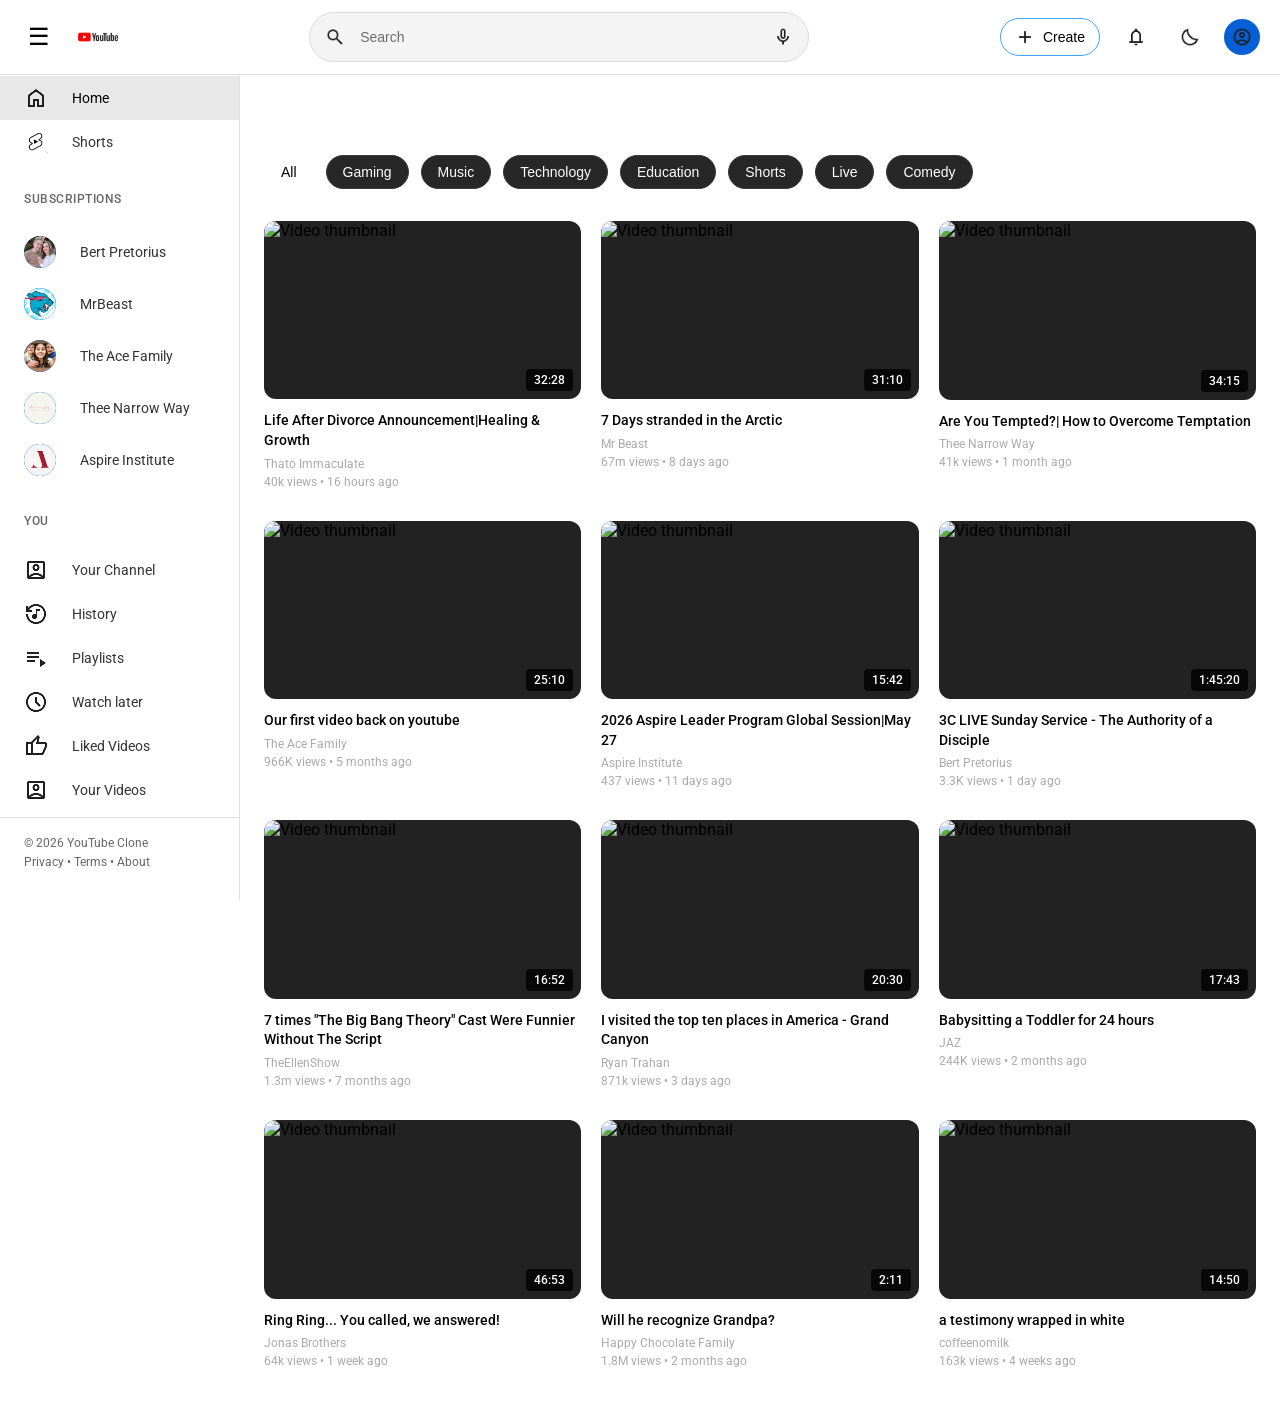
==== commit 1c0dcdd2: "edited my css to make the faketube look more polished" ====
--- a/index.html
+++ b/index.html
@@ -17,23 +17,36 @@
       <div class="navbar-left">
         <button class="menu-btn">☰</button>
         <div class="logo">
-          <img src="assets/YOUTUBE LOGO.jfif" alt="YouTube" />
-          <span>YouTube</span>
+          <img src="assets/youtube-logo-icon.webp" alt="YouTube" />
         </div>
       </div>
 
       <div class="search-container">
+        <button class="search-icon-btn" type="button" aria-label="Search">
+          <img src="assets/search icon.png" alt="Search" />
+        </button>
         <input type="text" class="search-bar" placeholder="Search" />
-        <button class="search-btn">🔍</button>
+        <button class="mic-btn" type="button" aria-label="Voice search">
+          <img src="assets/mic icon.png" alt="Voice search" />
+        </button>
       </div>
 
       <div class="navbar-right">
-        <button class="icon-btn">➕</button>
-        <button class="icon-btn">🔔</button>
+        <button class="create-btn" type="button" aria-label="Create">
+          <span class="create-icon">
+            <img src="assets/create icon.png" alt="Create" />
+          </span>
+          <span>Create</span>
+        </button>
+        <button class="icon-btn notification-btn" title="Notifications">
+          <img src="assets/notifications bell icon.png" alt="Notifications" />
+        </button>
         <button class="icon-btn theme-toggle" title="Toggle dark/light mode">
-          🌙
-        </button>
-        <button class="icon-btn profile-btn">👤</button>
+          <img src="assets/brightness icon.png" alt="Theme toggle" />
+        </button>
+        <button class="icon-btn profile-btn">
+          <img src="assets/account circle icon.png" alt="Profile" />
+        </button>
       </div>
     </header>
 
@@ -41,33 +54,20 @@
     <aside class="sidebar">
       <div class="sidebar-section">
         <a href="https://www.youtube.com/" class="sidebar-item active">
-          <span class="icon">🏠</span>
+          <span class="icon">
+            <img src="assets/home icon.png" alt="Home" />
+          </span>
           <span class="label">Home</span>
         </a>
         <a href="https://www.youtube.com/shorts/" class="sidebar-item">
-          <span class="icon"
-            ><img src="assets/shorts icon.png" alt="Shorts"
-          /></span>
+          <span class="icon">
+            <img src="assets/shorts icon.png" alt="Shorts" />
+          </span>
           <span class="label">Shorts</span>
         </a>
       </div>
 
       <div class="sidebar-divider"></div>
-
-      <div class="sidebar-section">
-        <a href="#" class="sidebar-item">
-          <span class="icon">📚</span>
-          <span class="label">Library</span>
-        </a>
-        <a href="#" class="sidebar-item">
-          <span class="icon">👍</span>
-          <span class="label">Liked videos</span>
-        </a>
-        <a href="#" class="sidebar-item">
-          <span class="icon">⏱️</span>
-          <span class="label">Watch later</span>
-        </a>
-      </div>
 
       <div class="sidebar-divider"></div>
 
@@ -116,33 +116,54 @@
       <div class="sidebar-section">
         <h3 class="sidebar-title">You</h3>
         <a href="#" class="sidebar-item">
-          <span class="icon">👤</span>
+          <span class="icon">
+            <img src="assets/your channel.png" alt="Your Channel" />
+          </span>
           <span class="label">Your Channel</span>
         </a>
         <a href="#" class="sidebar-item">
-          <span class="icon">🕘</span>
+          <span class="icon">
+            <img src="assets/history icon.png" alt="History" />
+          </span>
           <span class="label">History</span>
         </a>
         <a href="#" class="sidebar-item">
-          <span class="icon">📺</span>
+          <span class="icon">
+            <img src="assets/playlist icon.png" alt="Playlists" />
+          </span>
           <span class="label">Playlists</span>
         </a>
         <a href="#" class="sidebar-item">
-          <span class="icon">⏱️</span>
+          <span class="icon">
+            <img src="assets/watch later icon.png" alt="Watch later" />
+          </span>
           <span class="label">Watch later</span>
         </a>
         <a href="#" class="sidebar-item">
-          <span class="icon">👍</span>
+          <span class="icon">
+            <img src="assets/like icon.png" alt="Liked Videos" />
+          </span>
           <span class="label">Liked Videos</span>
         </a>
         <a href="#" class="sidebar-item">
-          <span class="icon">🎥</span>
+          <span class="icon">
+            <img src="assets/your channel.png" alt="Your Videos" />
+          </span>
           <span class="label">Your Videos</span>
         </a>
         <a href="#" class="sidebar-item">
-          <span class="icon">⬇️</span>
+          <span class="icon">
+            <img src="assets/download icon.png" alt="Downloads" />
+          </span>
           <span class="label">Downloads</span>
         </a>
+      </div>
+
+      <div class="sidebar-divider"></div>
+
+      <div class="sidebar-footer">
+        <p>© 2026 YouTube Clone</p>
+        <p>Privacy • Terms • About</p>
       </div>
     </aside>
 
@@ -306,15 +327,15 @@
         <div class="video-card">
           <div class="video-thumbnail">
             <img
-              src="https://via.placeholder.com/320x180?text=Video+9"
-              alt="Video thumbnail"
-            />
-            <span class="video-duration">11:15</span>
-          </div>
-          <div class="video-info">
-            <h3 class="video-title">Cooking Masterclass - Italian Pasta</h3>
-            <p class="video-channel">Cooking Channel</p>
-            <p class="video-stats">567K views • 4 days ago</p>
+              src="https://img.youtube.com/vi/NYnmCt_YGqE/hqdefault.jpg"
+              alt="Video thumbnail"
+            />
+            <span class="video-duration">17:43</span>
+          </div>
+          <div class="video-info">
+            <h3 class="video-title">Babysitting a Toddler for 24 hours</h3>
+            <p class="video-channel">JAZ</p>
+            <p class="video-stats">244K views • 2 months ago</p>
           </div>
         </div>
 
@@ -322,15 +343,15 @@
         <div class="video-card">
           <div class="video-thumbnail">
             <img
-              src="https://via.placeholder.com/320x180?text=Video+10"
-              alt="Video thumbnail"
-            />
-            <span class="video-duration">18:40</span>
-          </div>
-          <div class="video-info">
-            <h3 class="video-title">Nature Documentary - Amazon Rainforest</h3>
-            <p class="video-channel">Nature HD</p>
-            <p class="video-stats">3.9M views • 1 week ago</p>
+              src="https://img.youtube.com/vi/exGRBVsC3Hs/hqdefault.jpg"
+              alt="Video thumbnail"
+            />
+            <span class="video-duration">46:53</span>
+          </div>
+          <div class="video-info">
+            <h3 class="video-title">Ring Ring... You called, we answered!</h3>
+            <p class="video-channel">Jonas Brothers</p>
+            <p class="video-stats">64k views • 1 week ago</p>
           </div>
         </div>
 
@@ -338,15 +359,15 @@
         <div class="video-card">
           <div class="video-thumbnail">
             <img
-              src="https://via.placeholder.com/320x180?text=Video+11"
-              alt="Video thumbnail"
-            />
-            <span class="video-duration">7:25</span>
-          </div>
-          <div class="video-info">
-            <h3 class="video-title">React Hooks Explained in 10 Minutes</h3>
-            <p class="video-channel">Dev Tutorials</p>
-            <p class="video-stats">1.8M views • 2 weeks ago</p>
+              src="https://img.youtube.com/vi/rw69otM98JI/hqdefault.jpg"
+              alt="Video thumbnail"
+            />
+            <span class="video-duration">2:11</span>
+          </div>
+          <div class="video-info">
+            <h3 class="video-title">Will he recognize Grandpa?</h3>
+            <p class="video-channel">Happy Chocolate Family</p>
+            <p class="video-stats">1.8M views • 2 months ago</p>
           </div>
         </div>
 
@@ -354,15 +375,15 @@
         <div class="video-card">
           <div class="video-thumbnail">
             <img
-              src="https://via.placeholder.com/320x180?text=Video+12"
+              src="https://img.youtube.com/vi/IPlE4YOkqns/hqdefault.jpg"
               alt="Video thumbnail"
             />
             <span class="video-duration">14:50</span>
           </div>
           <div class="video-info">
-            <h3 class="video-title">Latest Gaming News and Updates</h3>
-            <p class="video-channel">Gaming Zone</p>
-            <p class="video-stats">2.3M views • 1 day ago</p>
+            <h3 class="video-title">a testimony wrapped in white</h3>
+            <p class="video-channel">coffeenomilk</p>
+            <p class="video-stats">163k views • 4 weeks ago</p>
           </div>
         </div>
       </div>
--- a/style.css
+++ b/style.css
@@ -60,48 +60,69 @@
 }
 
 .logo img {
-  height: 32px;
+  height: 40px;
   width: auto;
 }
 
 .search-container {
   display: flex;
+  align-items: center;
   flex: 1;
   max-width: 500px;
   margin: 0 20px;
-}
-
-.search-bar {
   background-color: #f4f4f4;
   border: 1px solid #dcdcdc;
-  border-right: none;
+  border-radius: 999px;
+  padding: 4px 8px;
+}
+
+.search-icon-btn,
+.mic-btn,
+.notification-btn {
+  background: none;
+  border: none;
+  cursor: pointer;
+  width: 40px;
+  height: 40px;
+  display: flex;
+  align-items: center;
+  justify-content: center;
+  border-radius: 50%;
+  transition: background-color 0.2s ease;
+}
+
+.search-icon-btn:hover,
+.mic-btn:hover,
+.notification-btn:hover {
+  background-color: rgba(0, 0, 0, 0.05);
+}
+
+.search-icon-btn img,
+.mic-btn img,
+.notification-btn img {
+  width: 20px;
+  height: 20px;
+}
+
+.search-bar {
+  background: transparent;
+  border: none;
   color: #000000;
-  padding: 10px 16px;
-  border-radius: 20px 0 0 20px;
+  padding: 10px 8px;
   width: 100%;
   font-size: 14px;
-  transition: border-color 0.3s ease;
+}
+
+.search-bar::placeholder {
+  color: #6d6d6d;
 }
 
 .search-bar:focus {
   outline: none;
-  border-color: #065fd4;
 }
 
 .search-btn {
-  background-color: #f4f4f4;
-  border: 1px solid #dcdcdc;
-  border-left: none;
-  color: #000000;
-  padding: 10px 16px;
-  border-radius: 0 20px 20px 0;
-  cursor: pointer;
-  font-size: 16px;
-  transition: background-color 0.3s ease;
-}
-
-.search-btn:hover {
-  background-color: #ededed;
+  display: none;
 }
 
 .navbar-right {
@@ -109,6 +130,42 @@
   align-items: center;
   gap: 16px;
   flex: 0 0 auto;
+}
+
+.create-btn {
+  display: inline-flex;
+  align-items: center;
+  gap: 8px;
+  background-color: transparent;
+  color: #000000;
+  border: 1px solid #3ea6ff;
+  border-radius: 999px;
+  padding: 8px 14px;
+  cursor: pointer;
+  font-size: 14px;
+  font-weight: 500;
+  transition:
+    background-color 0.2s ease,
+    color 0.2s ease;
+}
+
+.create-btn:hover {
+  background-color: rgba(62, 166, 255, 0.12);
+}
+
+.create-icon {
+  display: inline-flex;
+  align-items: center;
+  justify-content: center;
+  width: 20px;
+  height: 20px;
+}
+
+.create-icon img,
+.icon-btn img {
+  width: 20px;
+  height: 20px;
+  display: block;
 }
 
 .icon-btn {
@@ -153,6 +210,21 @@
   padding: 8px 0;
 }
 
+.sidebar-footer {
+  position: sticky;
+  bottom: 0;
+  background-color: #ffffff;
+  padding: 16px 24px;
+  font-size: 12px;
+  color: #666666;
+  border-top: 1px solid #e0e0e0;
+}
+
+.sidebar-footer p {
+  margin: 0;
+  line-height: 1.6;
+}
+
 .sidebar-title {
   padding: 12px 24px;
   font-size: 12px;
@@ -337,7 +409,7 @@
   font-weight: 500;
   line-height: 1.4;
   margin-bottom: 6px;
-  color: #ffffff;
+  color: #030303;
   display: -webkit-box;
   -webkit-line-clamp: 2;
   -webkit-box-orient: vertical;
